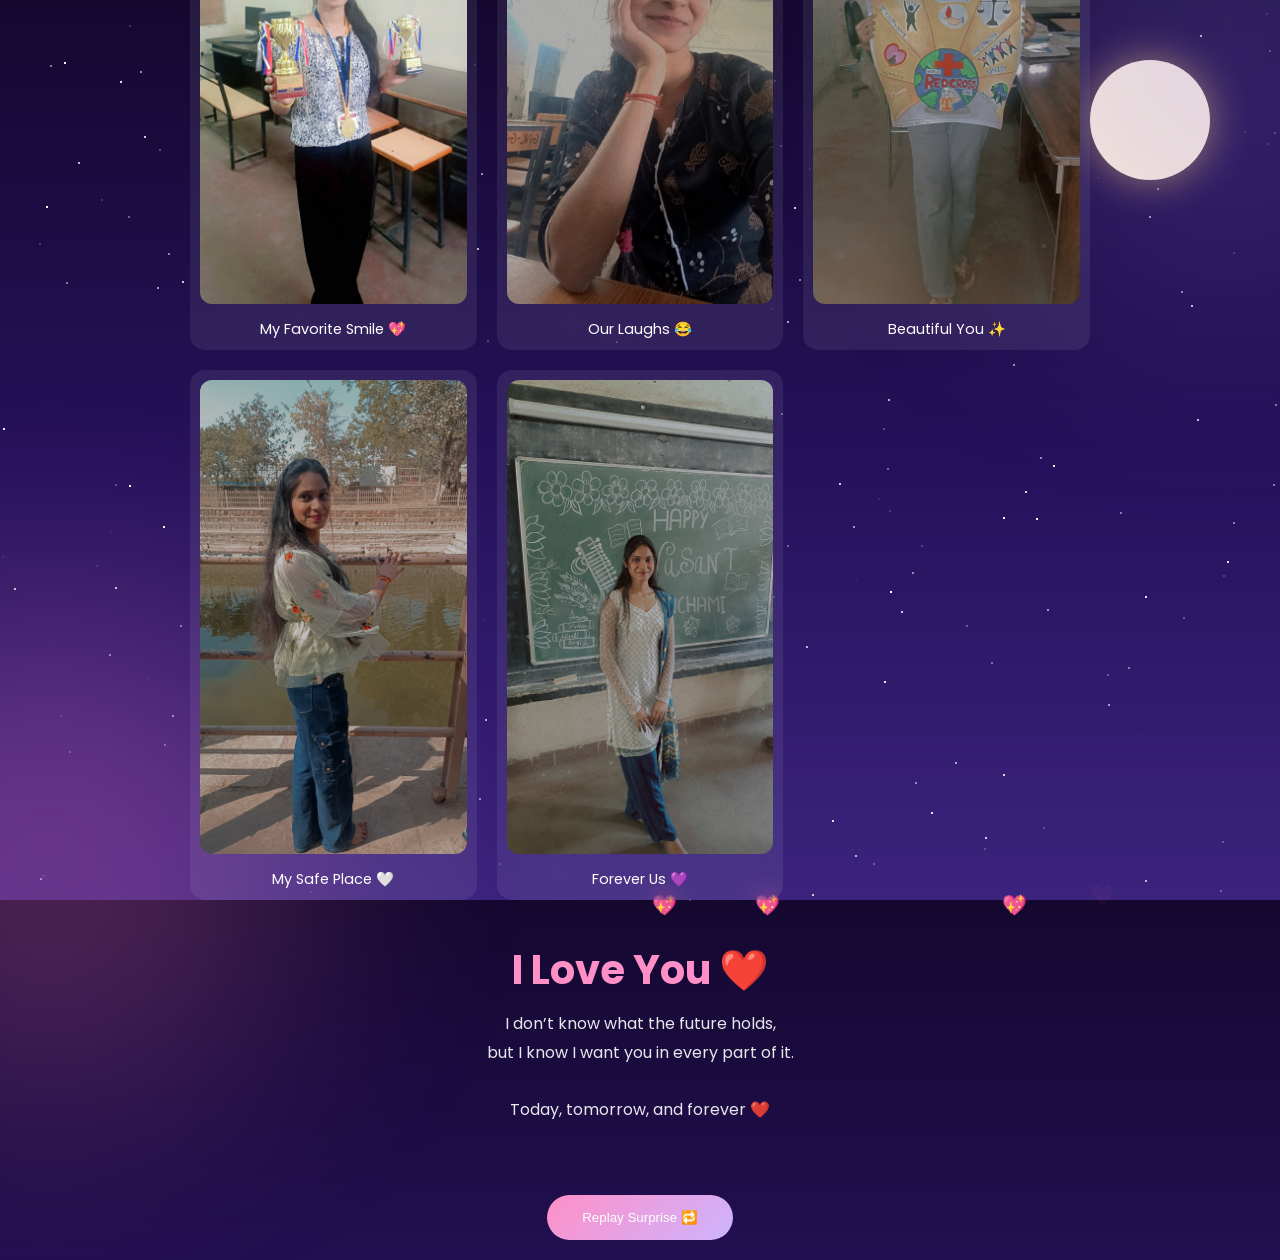
==== page5/page5.html @ 77dc5689 "Add files via upload" ====
<!DOCTYPE html>
<html lang="en">

<head>

<meta charset="UTF-8">
<meta name="viewport" content="width=device-width, initial-scale=1.0">

<title>Our Memories ❤️</title>

<link rel="stylesheet" href="page5.css">

<link href="https://fonts.googleapis.com/css2?family=Great+Vibes&family=Poppins:wght@300;400;600&display=swap" rel="stylesheet">

</head>

<body>

<!-- BACKGROUND -->
<div id="stars"></div>
<div id="hearts"></div>

<div class="moon"></div>
<div class="glow glow-left"></div>
<div class="glow glow-right"></div>

<!-- MAIN -->
<main class="container">

    <h1>Our Memories ❤️</h1>

    <p>Every moment with you is my favorite story ✨</p>

    <!-- PHOTO GALLERY -->
    <div class="gallery">

        <div class="card"><img src="img1.jpg"><span>My Favorite Smile 💖</span></div>
        <div class="card"><img src="img2.jpg"><span>Our Laughs 😂</span></div>
        <div class="card"><img src="img3.jpg"><span>Beautiful You ✨</span></div>
        <div class="card"><img src="img4.jpg"><span>My Safe Place 🤍</span></div>
        <div class="card"><img src="img5.jpg"><span>Forever Us 💜</span></div>

    </div>

    <!-- MESSAGE -->
    <div class="love-message">

        <h2>I Love You ❤️</h2>

        <p>
            I don’t know what the future holds,<br>
            but I know I want you in every part of it.<br><br>

            Today, tomorrow, and forever ❤️
        </p>

    </div>

    <button id="restartBtn">Replay Surprise 🔁</button>

</main>

<script src="page5.js"></script>

</body>

</html>
---- page5/page5.css ----
:root{

--bg1:#14082F;
--bg2:#25115A;
--bg3:#3B237E;

--pink:#FF8FC7;
--lav:#CDB4FF;
--gold:#FFD166;

}

*{
margin:0;
padding:0;
box-sizing:border-box;
}

body{

height:100vh;
overflow:hidden;

display:flex;
justify-content:center;
align-items:center;

font-family:Poppins,sans-serif;

background:linear-gradient(180deg,var(--bg1),var(--bg2),var(--bg3));

position:relative;

}

/* BACKGROUND */

#stars,#hearts{

position:absolute;
inset:0;
pointer-events:none;

}

.moon{

position:absolute;
top:60px;
right:70px;
width:120px;
height:120px;
border-radius:50%;
background:#fff6d5;
box-shadow:0 0 40px rgba(255,209,102,.6);

}

.glow{

position:absolute;
width:500px;
height:500px;
filter:blur(120px);
opacity:.25;
border-radius:50%;

}

.glow-left{left:-200px;bottom:-200px;background:#ff7ac0;}
.glow-right{right:-200px;top:-200px;background:#8c6dff;}

/* MAIN */

.container{
text-align:center;
color:white;
z-index:10;
padding:20px;
}

.container h1{
font-family:"Great Vibes",cursive;
font-size:4rem;
margin-bottom:10px;
}

.container p{
margin-bottom:40px;
opacity:.9;
}

/* GALLERY */

.gallery{
display:grid;
grid-template-columns:repeat(3,1fr);
gap:20px;
max-width:900px;
margin:auto;
}

.card{

background:rgba(255,255,255,.08);
padding:10px;
border-radius:15px;
backdrop-filter:blur(10px);
transition:.4s;
cursor:pointer;

}

.card:hover{
transform:scale(1.05);
}

.card img{
width:100%;
border-radius:12px;
}

.card span{
display:block;
margin-top:8px;
font-size:.9rem;
}

/* LOVE MESSAGE */

.love-message{
margin-top:40px;
}

.love-message h2{
color:var(--pink);
font-size:2.5rem;
}

.love-message p{
margin-top:10px;
line-height:1.8;
}

/* BUTTON */

#restartBtn{
margin-top:30px;
padding:15px 35px;
border:none;
border-radius:50px;
background:linear-gradient(135deg,var(--pink),var(--lav));
color:white;
cursor:pointer;
transition:.3s;
}

#restartBtn:hover{
transform:translateY(-4px);
}
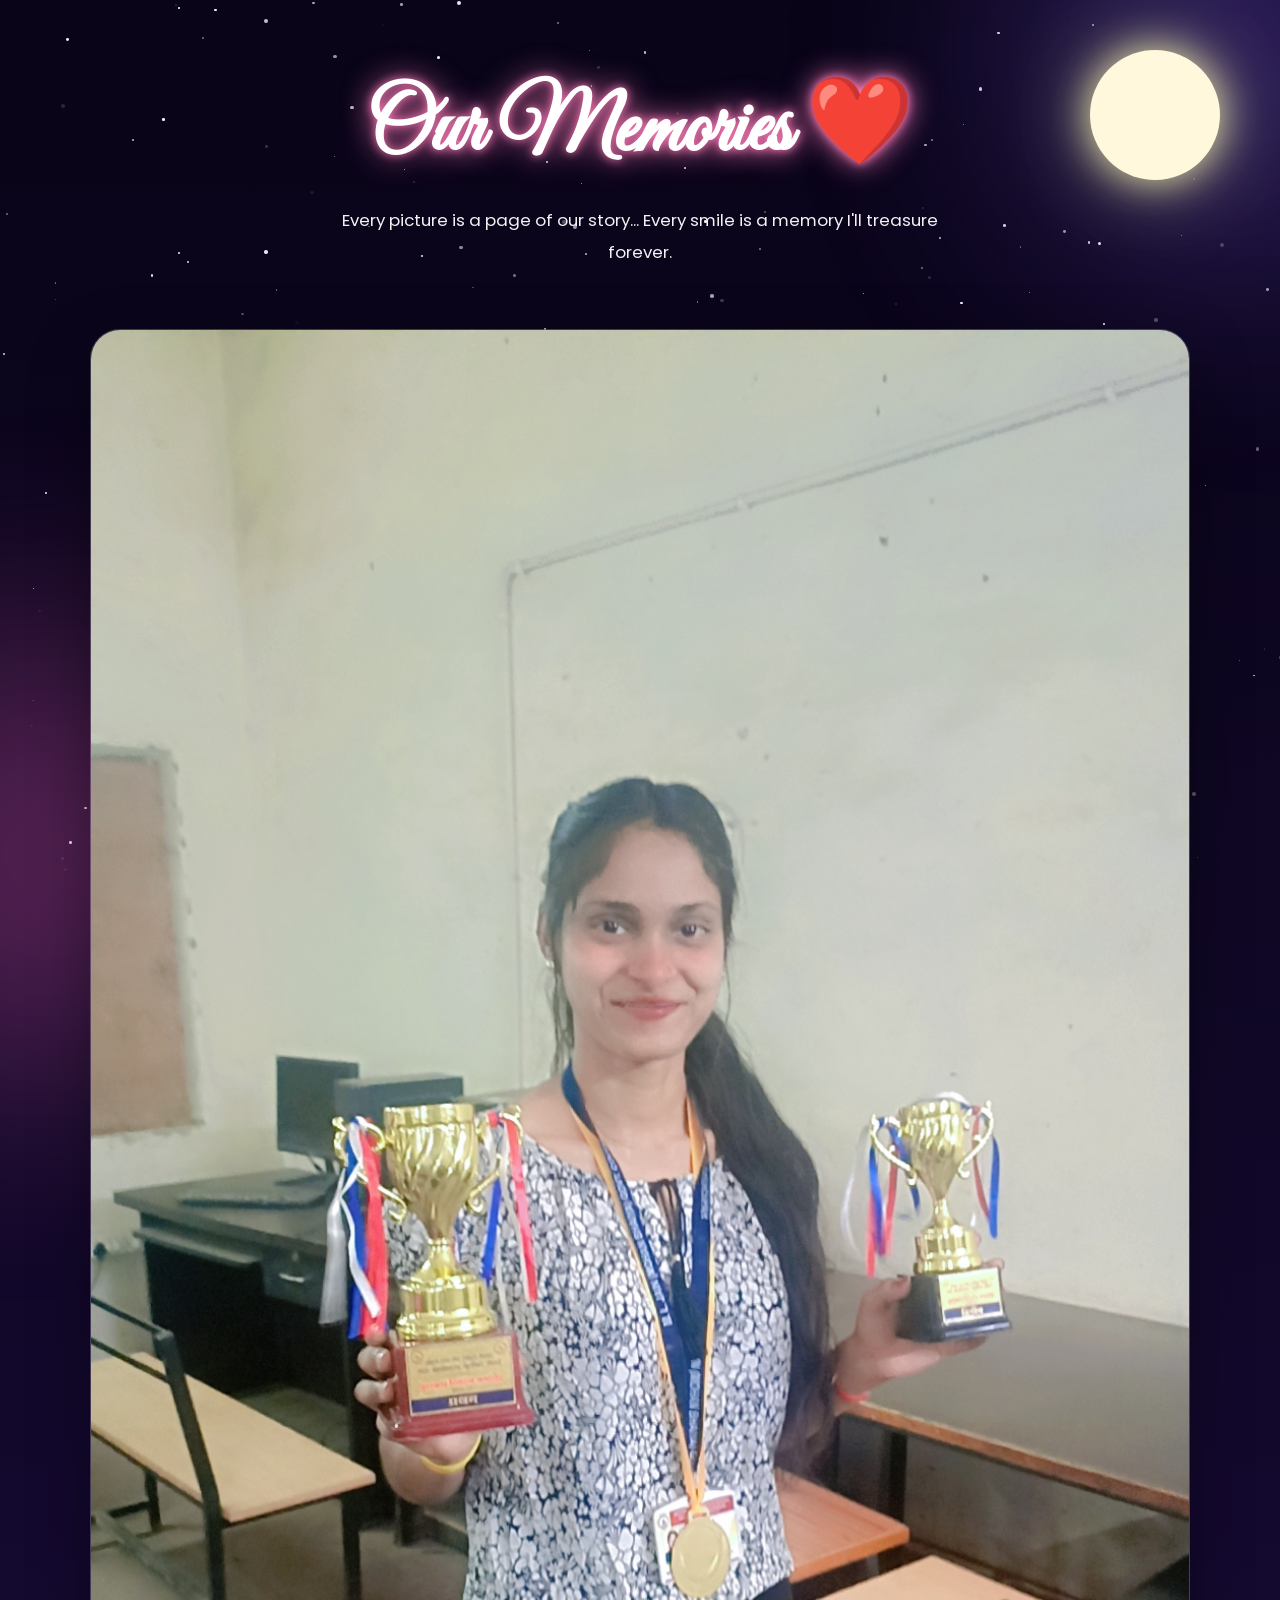
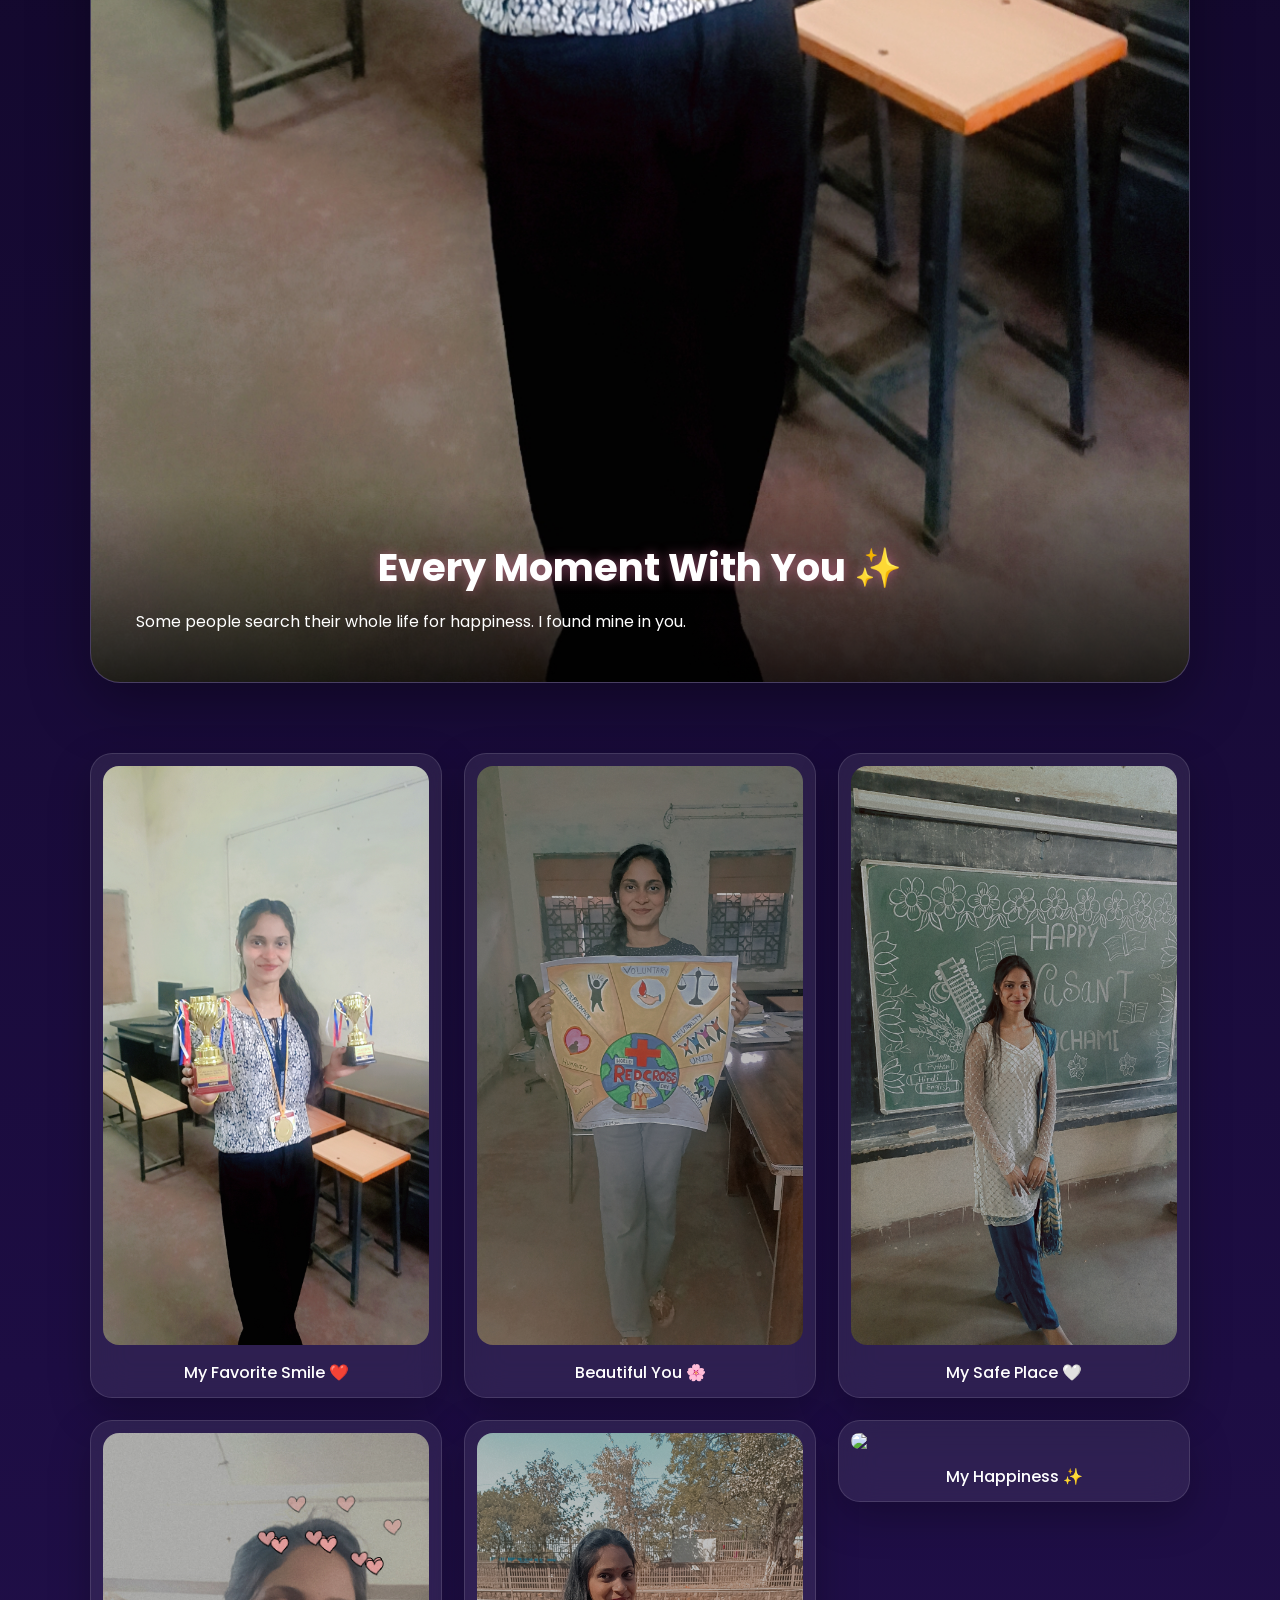
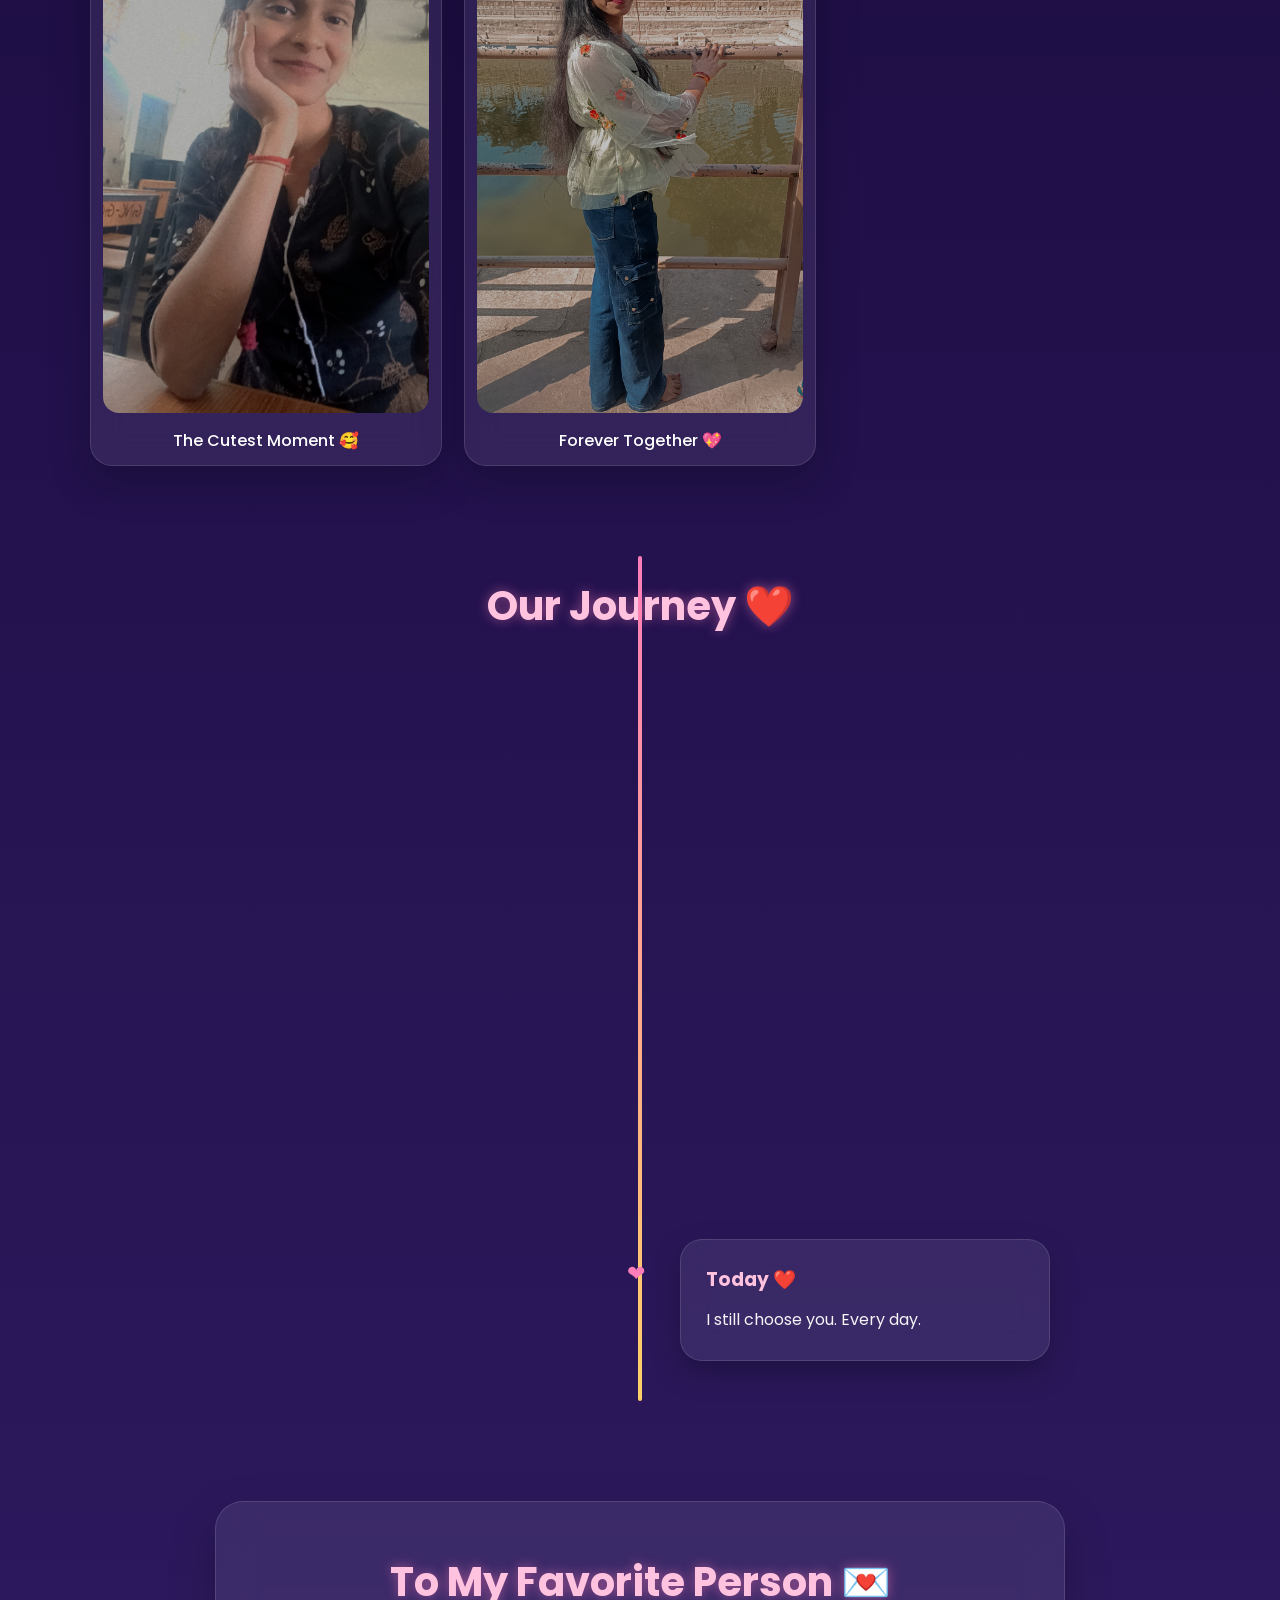
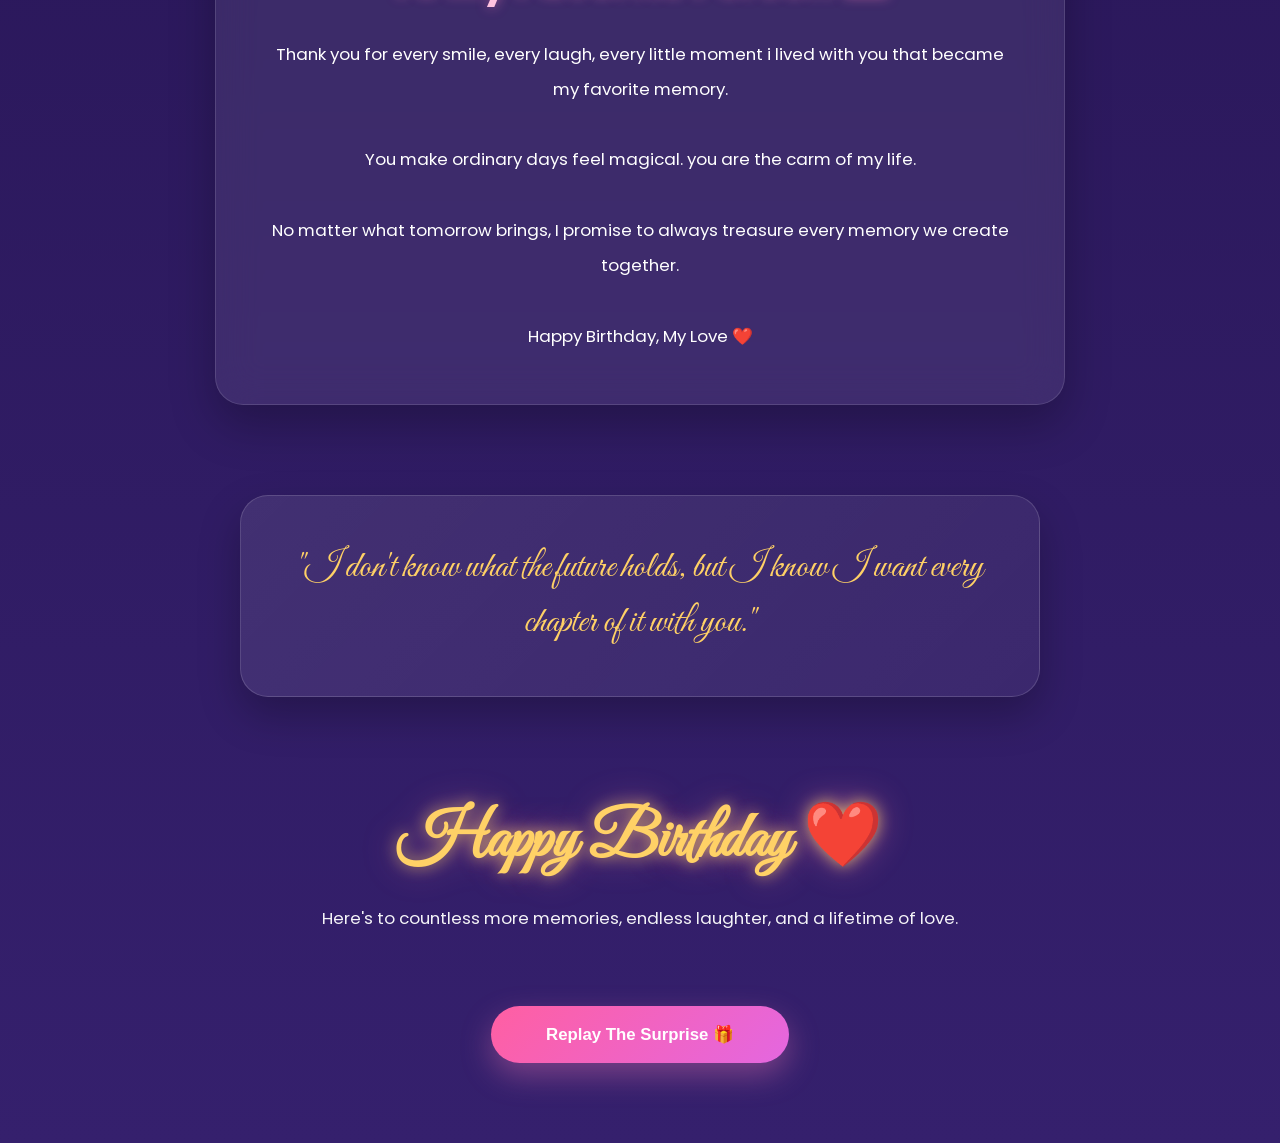
==== commit 49492458: "Add files via upload" ====
--- a/page5/page5.html
+++ b/page5/page5.html
@@ -10,53 +10,232 @@
 
 <link rel="stylesheet" href="page5.css">
 
-<link href="https://fonts.googleapis.com/css2?family=Great+Vibes&family=Poppins:wght@300;400;600&display=swap" rel="stylesheet">
+<link href="https://fonts.googleapis.com/css2?family=Great+Vibes&family=Poppins:wght@300;400;500;600;700&display=swap" rel="stylesheet">
 
 </head>
 
 <body>
 
-<!-- BACKGROUND -->
+<!--========================
+        BACKGROUND
+=========================-->
+
 <div id="stars"></div>
 <div id="hearts"></div>
 
 <div class="moon"></div>
-<div class="glow glow-left"></div>
-<div class="glow glow-right"></div>
-
-<!-- MAIN -->
+
+<div class="glow glow1"></div>
+<div class="glow glow2"></div>
+
+<!--========================
+        MAIN
+=========================-->
+
 <main class="container">
 
-    <h1>Our Memories ❤️</h1>
-
-    <p>Every moment with you is my favorite story ✨</p>
+    <!-- HERO -->
+
+    <section class="hero">
+
+        <h1>Our Memories ❤️</h1>
+
+        <p>
+            Every picture is a page of our story...
+            Every smile is a memory I'll treasure forever.
+        </p>
+
+    </section>
+
+    <!-- FEATURED PHOTO -->
+
+    <section class="hero-photo">
+
+        <img src="img1.jpg" alt="Memory">
+
+        <div class="hero-overlay">
+
+            <h2>Every Moment With You ✨</h2>
+
+            <p>
+                Some people search their whole life for happiness.
+                I found mine in you.
+            </p>
+
+        </div>
+
+    </section>
 
     <!-- PHOTO GALLERY -->
-    <div class="gallery">
-
-        <div class="card"><img src="img1.jpg"><span>My Favorite Smile 💖</span></div>
-        <div class="card"><img src="img2.jpg"><span>Our Laughs 😂</span></div>
-        <div class="card"><img src="img3.jpg"><span>Beautiful You ✨</span></div>
-        <div class="card"><img src="img4.jpg"><span>My Safe Place 🤍</span></div>
-        <div class="card"><img src="img5.jpg"><span>Forever Us 💜</span></div>
-
-    </div>
-
-    <!-- MESSAGE -->
-    <div class="love-message">
-
-        <h2>I Love You ❤️</h2>
-
-        <p>
-            I don’t know what the future holds,<br>
-            but I know I want you in every part of it.<br><br>
-
-            Today, tomorrow, and forever ❤️
-        </p>
-
-    </div>
-
-    <button id="restartBtn">Replay Surprise 🔁</button>
+
+    <section class="gallery">
+
+        <div class="card">
+            <img src="img1.jpg">
+            <span>My Favorite Smile ❤️</span>
+        </div>
+
+        <div class="card">
+            <img src="img2.jpg">
+            <span>The Cutest Moment 🥰</span>
+        </div>
+
+        <div class="card">
+            <img src="img3.jpg">
+            <span>Beautiful You 🌸</span>
+        </div>
+
+        <div class="card">
+            <img src="img4.jpg">
+            <span>Forever Together 💖</span>
+        </div>
+
+        <div class="card">
+            <img src="img5.jpg">
+            <span>My Safe Place 🤍</span>
+        </div>
+
+        <div class="card">
+            <img src="img6.jpg">
+            <span>My Happiness ✨</span>
+        </div>
+
+    </section>
+
+    <!-- TIMELINE -->
+
+    <section class="timeline">
+
+        <h2>Our Journey ❤️</h2>
+
+        <div class="timeline-item left">
+
+            <div class="content">
+
+                <h3>First Hello</h3>
+
+                <p>
+                    A simple hello that changed my world forever.
+                </p>
+
+            </div>
+
+        </div>
+
+        <div class="timeline-item right">
+
+            <div class="content">
+
+                <h3>Our First Laugh</h3>
+
+                <p>
+                    The laugh I'll never forget.
+                </p>
+
+            </div>
+
+        </div>
+
+        <div class="timeline-item left">
+
+            <div class="content">
+
+                <h3>Beautiful Memories</h3>
+
+                <p>
+                    Every little moment became something precious.
+                </p>
+
+            </div>
+
+        </div>
+
+        <div class="timeline-item right">
+
+            <div class="content">
+
+                <h3>Today ❤️</h3>
+
+                <p>
+                    I still choose you.
+                    Every day.
+                </p>
+
+            </div>
+
+        </div>
+
+    </section>
+
+    <!-- LOVE LETTER -->
+
+    <section class="letter">
+
+        <h2>To My Favorite Person 💌</h2>
+
+        <p>
+
+            Thank you for every smile,
+            every laugh,
+            every little moment i lived with you that became my favorite memory.
+
+            <br><br>
+
+            You make ordinary days feel magical. you are the carm of my life.
+
+            <br><br>
+
+            No matter what tomorrow brings,
+            I promise to always treasure every memory we create together.
+
+            <br><br>
+
+            Happy Birthday, My Love ❤️
+
+        </p>
+
+    </section>
+
+    <!-- QUOTE -->
+
+    <section class="quote">
+
+        <p>
+
+            "I don't know what the future holds,
+            but I know I want every chapter of it with you."
+
+        </p>
+
+    </section>
+
+    <!-- ENDING -->
+
+    <section class="ending">
+
+        <h2>
+
+            Happy Birthday ❤️
+
+        </h2>
+
+        <p>
+
+            Here's to countless more memories,
+            endless laughter,
+            and a lifetime of love.
+
+        </p>
+
+    </section>
+
+    <!-- BUTTON -->
+
+    <button id="restartBtn">
+
+        Replay The Surprise 🎁
+
+    </button>
 
 </main>
 
--- a/page5/page5.css
+++ b/page5/page5.css
@@ -1,160 +1,1085 @@
+/*==========================================
+            GOOGLE FONTS
+==========================================*/
+
+@import url('https://fonts.googleapis.com/css2?family=Great+Vibes&family=Poppins:wght@300;400;500;600;700&display=swap');
+
+/*==========================================
+                THEME
+==========================================*/
+
 :root{
 
---bg1:#14082F;
---bg2:#25115A;
---bg3:#3B237E;
-
---pink:#FF8FC7;
---lav:#CDB4FF;
---gold:#FFD166;
-
-}
+    --bg1:#090417;
+    --bg2:#1d0d43;
+    --bg3:#35206d;
+
+    --pink:#ff7db8;
+    --rose:#ffc2df;
+    --purple:#d7b5ff;
+    --gold:#ffd166;
+
+    --glass:rgba(255,255,255,.08);
+    --glass2:rgba(255,255,255,.12);
+
+    --white:#ffffff;
+
+}
+
+/*==========================================
+                RESET
+==========================================*/
 
 *{
-margin:0;
-padding:0;
-box-sizing:border-box;
+
+    margin:0;
+    padding:0;
+    box-sizing:border-box;
+
+}
+
+html{
+
+    scroll-behavior:smooth;
+
 }
 
 body{
 
-height:100vh;
-overflow:hidden;
-
-display:flex;
-justify-content:center;
-align-items:center;
-
-font-family:Poppins,sans-serif;
-
-background:linear-gradient(180deg,var(--bg1),var(--bg2),var(--bg3));
-
-position:relative;
-
-}
-
-/* BACKGROUND */
-
-#stars,#hearts{
-
-position:absolute;
-inset:0;
-pointer-events:none;
-
-}
+    min-height:100vh;
+
+    overflow-x:hidden;
+
+    font-family:"Poppins",sans-serif;
+
+    background:
+    linear-gradient(
+        180deg,
+        var(--bg1),
+        var(--bg2),
+        var(--bg3)
+    );
+
+    color:white;
+
+    position:relative;
+
+}
+
+/*==========================================
+            BACKGROUND
+==========================================*/
+
+#stars,
+#hearts{
+
+    position:fixed;
+
+    inset:0;
+
+    pointer-events:none;
+
+    overflow:hidden;
+
+    z-index:0;
+
+}
+
+/*==========================================
+                MOON
+==========================================*/
 
 .moon{
 
-position:absolute;
-top:60px;
-right:70px;
-width:120px;
-height:120px;
-border-radius:50%;
-background:#fff6d5;
-box-shadow:0 0 40px rgba(255,209,102,.6);
-
-}
+    position:fixed;
+
+    top:50px;
+    right:60px;
+
+    width:130px;
+    height:130px;
+
+    border-radius:50%;
+
+    background:#fff8dc;
+
+    box-shadow:
+
+        0 0 40px rgba(255,255,180,.9),
+
+        0 0 90px rgba(255,255,180,.35),
+
+        0 0 140px rgba(255,255,180,.15);
+
+    animation:moonFloat 6s ease-in-out infinite;
+
+    z-index:1;
+
+}
+
+@keyframes moonFloat{
+
+    50%{
+
+        transform:translateY(-12px);
+
+    }
+
+}
+
+/*==========================================
+                GLOW
+==========================================*/
 
 .glow{
 
-position:absolute;
-width:500px;
-height:500px;
-filter:blur(120px);
-opacity:.25;
-border-radius:50%;
-
-}
-
-.glow-left{left:-200px;bottom:-200px;background:#ff7ac0;}
-.glow-right{right:-200px;top:-200px;background:#8c6dff;}
-
-/* MAIN */
+    position:fixed;
+
+    width:450px;
+    height:450px;
+
+    border-radius:50%;
+
+    filter:blur(120px);
+
+    opacity:.30;
+
+    z-index:0;
+
+}
+
+.glow1{
+
+    background:#ff66c4;
+
+    left:-180px;
+    bottom:-180px;
+
+}
+
+.glow2{
+
+    background:#845cff;
+
+    right:-180px;
+    top:-180px;
+
+}
+
+/*==========================================
+                CONTAINER
+==========================================*/
 
 .container{
-text-align:center;
-color:white;
-z-index:10;
-padding:20px;
-}
-
-.container h1{
-font-family:"Great Vibes",cursive;
-font-size:4rem;
-margin-bottom:10px;
-}
-
-.container p{
-margin-bottom:40px;
-opacity:.9;
-}
-
-/* GALLERY */
+
+    width:min(1100px,92%);
+
+    margin:auto;
+
+    position:relative;
+
+    z-index:10;
+
+    padding:70px 0 80px;
+
+}
+
+/*==========================================
+                HERO
+==========================================*/
+
+.hero{
+
+    text-align:center;
+
+    margin-bottom:60px;
+
+}
+
+.hero h1{
+
+    font-family:"Great Vibes",cursive;
+
+    font-size:clamp(3.5rem,8vw,5.4rem);
+
+    color:white;
+
+    text-shadow:
+
+        0 0 10px var(--pink),
+
+        0 0 30px var(--pink);
+
+}
+
+.hero p{
+
+    max-width:650px;
+
+    margin:20px auto;
+
+    line-height:1.9;
+
+    opacity:.95;
+
+    font-size:1.05rem;
+
+}
+
+/*==========================================
+            HERO PHOTO
+==========================================*/
+
+.hero-photo{
+
+    position:relative;
+
+    overflow:hidden;
+
+    border-radius:30px;
+
+    margin-bottom:70px;
+
+    background:var(--glass);
+
+    backdrop-filter:blur(18px);
+
+    -webkit-backdrop-filter:blur(18px);
+
+    border:1px solid rgba(255,255,255,.15);
+
+    box-shadow:
+
+        0 20px 60px rgba(0,0,0,.35);
+
+}
+
+.hero-photo img{
+
+    width:100%;
+
+    display:block;
+
+    transition:.7s;
+
+}
+
+.hero-photo:hover img{
+
+    transform:scale(1.05);
+
+}
+
+.hero-overlay{
+
+    position:absolute;
+
+    left:0;
+    right:0;
+    bottom:0;
+
+    padding:45px;
+
+    background:
+
+    linear-gradient(
+
+        transparent,
+
+        rgba(0,0,0,.75)
+
+    );
+
+}
+
+.hero-overlay h2{
+
+    font-size:2.4rem;
+
+    margin-bottom:12px;
+
+    color:white;
+
+}
+
+.hero-overlay p{
+
+    line-height:1.8;
+
+    max-width:600px;
+
+}
+
+/*==========================================
+            SECTION TITLE
+==========================================*/
+
+section h2{
+
+    text-align:center;
+
+    font-size:2.5rem;
+
+    margin-bottom:40px;
+
+    color:var(--rose);
+
+    text-shadow:
+
+        0 0 12px rgba(255,125,184,.5);
+
+}
+
+/*==========================================
+                GALLERY
+==========================================*/
 
 .gallery{
-display:grid;
-grid-template-columns:repeat(3,1fr);
-gap:20px;
-max-width:900px;
-margin:auto;
+
+    columns:3 260px;
+
+    column-gap:22px;
+
+    margin-bottom:90px;
+
 }
 
 .card{
 
-background:rgba(255,255,255,.08);
-padding:10px;
-border-radius:15px;
-backdrop-filter:blur(10px);
-transition:.4s;
-cursor:pointer;
+    break-inside:avoid;
+
+    margin-bottom:22px;
+
+    padding:12px;
+
+    border-radius:22px;
+
+    background:var(--glass);
+
+    backdrop-filter:blur(18px);
+    -webkit-backdrop-filter:blur(18px);
+
+    border:1px solid rgba(255,255,255,.12);
+
+    box-shadow:
+
+        0 15px 40px rgba(0,0,0,.25);
+
+    transition:
+
+        transform .45s ease,
+        box-shadow .45s ease;
+
+}
+
+.card:nth-child(odd){
+
+    transform:rotate(-2deg);
+
+}
+
+.card:nth-child(even){
+
+    transform:rotate(2deg);
 
 }
 
 .card:hover{
-transform:scale(1.05);
+
+    transform:
+
+        rotate(0deg)
+        translateY(-10px)
+        scale(1.03);
+
+    box-shadow:
+
+        0 0 30px rgba(255,125,184,.45);
+
 }
 
 .card img{
-width:100%;
-border-radius:12px;
+
+    width:100%;
+
+    display:block;
+
+    border-radius:16px;
+
 }
 
 .card span{
-display:block;
-margin-top:8px;
-font-size:.9rem;
-}
-
-/* LOVE MESSAGE */
-
-.love-message{
-margin-top:40px;
-}
-
-.love-message h2{
-color:var(--pink);
-font-size:2.5rem;
-}
-
-.love-message p{
-margin-top:10px;
-line-height:1.8;
-}
-
-/* BUTTON */
+
+    display:block;
+
+    margin-top:15px;
+
+    text-align:center;
+
+    font-weight:500;
+
+    color:white;
+
+}
+
+/*==========================================
+                TIMELINE
+==========================================*/
+
+.timeline{
+
+    position:relative;
+
+    max-width:900px;
+
+    margin:0 auto 100px;
+
+    padding:20px 0;
+
+}
+
+.timeline::before{
+
+    content:"";
+
+    position:absolute;
+
+    left:50%;
+
+    top:0;
+
+    bottom:0;
+
+    width:4px;
+
+    transform:translateX(-50%);
+
+    background:
+
+    linear-gradient(
+
+        var(--pink),
+
+        var(--gold)
+
+    );
+
+    border-radius:10px;
+
+}
+
+.timeline-item{
+
+    width:50%;
+
+    position:relative;
+
+    padding:20px 40px;
+
+}
+
+.timeline-item.left{
+
+    left:0;
+
+}
+
+.timeline-item.right{
+
+    left:50%;
+
+}
+
+.timeline-item::after{
+
+    content:"❤";
+
+    position:absolute;
+
+    top:38px;
+
+    font-size:22px;
+
+    color:var(--pink);
+
+}
+
+.timeline-item.left::after{
+
+    right:-13px;
+
+}
+
+.timeline-item.right::after{
+
+    left:-13px;
+
+}
+
+.timeline .content{
+
+    background:var(--glass);
+
+    backdrop-filter:blur(16px);
+
+    border:1px solid rgba(255,255,255,.12);
+
+    border-radius:22px;
+
+    padding:25px;
+
+    box-shadow:
+
+        0 12px 30px rgba(0,0,0,.25);
+
+    transition:.35s;
+
+}
+
+.timeline .content:hover{
+
+    transform:translateY(-6px);
+
+    box-shadow:
+
+        0 0 25px rgba(255,125,184,.35);
+
+}
+
+.timeline h3{
+
+    margin-bottom:12px;
+
+    color:var(--rose);
+
+}
+
+.timeline p{
+
+    line-height:1.8;
+
+    opacity:.95;
+
+}
+
+/*==========================================
+            LOVE LETTER
+==========================================*/
+
+.letter{
+
+    max-width:850px;
+
+    margin:0 auto 90px;
+
+    padding:50px;
+
+    border-radius:28px;
+
+    background:var(--glass);
+
+    backdrop-filter:blur(20px);
+
+    border:1px solid rgba(255,255,255,.12);
+
+    box-shadow:
+
+        0 20px 45px rgba(0,0,0,.25);
+
+}
+
+.letter h2{
+
+    margin-bottom:25px;
+
+}
+
+.letter p{
+
+    text-align:center;
+
+    line-height:2.1;
+
+    font-size:1.05rem;
+
+    color:white;
+
+}
+
+/*==========================================
+                QUOTE
+==========================================*/
+
+.quote{
+
+    max-width:800px;
+
+    margin:0 auto 100px;
+
+    padding:45px;
+
+    text-align:center;
+
+    border-radius:28px;
+
+    background:
+
+    linear-gradient(
+
+        135deg,
+
+        rgba(255,255,255,.09),
+
+        rgba(255,255,255,.05)
+
+    );
+
+    border:1px solid rgba(255,255,255,.15);
+
+    box-shadow:
+
+        0 18px 40px rgba(0,0,0,.25);
+
+}
+
+.quote p{
+
+    font-family:"Great Vibes",cursive;
+
+    font-size:2.3rem;
+
+    color:var(--gold);
+
+    line-height:1.5;
+
+}
+
+/*==========================================
+                ENDING
+==========================================*/
+
+.ending{
+
+    text-align:center;
+
+    margin-bottom:70px;
+
+}
+
+.ending h2{
+
+    font-family:"Great Vibes",cursive;
+
+    font-size:4rem;
+
+    color:var(--gold);
+
+    margin-bottom:20px;
+
+    text-shadow:
+
+        0 0 15px rgba(255,209,102,.7),
+
+        0 0 35px rgba(255,125,184,.45);
+
+}
+
+.ending p{
+
+    max-width:700px;
+
+    margin:auto;
+
+    line-height:2;
+
+    font-size:1.05rem;
+
+    opacity:.95;
+
+}
+/*==========================================
+            REPLAY BUTTON
+==========================================*/
 
 #restartBtn{
-margin-top:30px;
-padding:15px 35px;
-border:none;
-border-radius:50px;
-background:linear-gradient(135deg,var(--pink),var(--lav));
-color:white;
-cursor:pointer;
-transition:.3s;
+
+    display:block;
+
+    margin:0 auto;
+
+    padding:18px 55px;
+
+    border:none;
+
+    border-radius:60px;
+
+    cursor:pointer;
+
+    font-size:1.05rem;
+
+    font-weight:600;
+
+    color:#fff;
+
+    background:linear-gradient(
+        135deg,
+        #ff5fa2,
+        #d66bff,
+        #ffd166
+    );
+
+    background-size:300% 300%;
+
+    animation:gradientMove 6s linear infinite;
+
+    box-shadow:
+        0 12px 30px rgba(255,125,184,.35);
+
+    transition:
+        transform .35s,
+        box-shadow .35s;
+
 }
 
 #restartBtn:hover{
-transform:translateY(-4px);
+
+    transform:
+        translateY(-6px)
+        scale(1.05);
+
+    box-shadow:
+        0 0 35px rgba(255,209,102,.6);
+
+}
+
+#restartBtn:active{
+
+    transform:scale(.98);
+
+}
+
+/*==========================================
+                ANIMATIONS
+==========================================*/
+
+@keyframes gradientMove{
+
+    0%{
+
+        background-position:0% 50%;
+
+    }
+
+    50%{
+
+        background-position:100% 50%;
+
+    }
+
+    100%{
+
+        background-position:0% 50%;
+
+    }
+
+}
+
+@keyframes floatCard{
+
+    0%,100%{
+
+        transform:translateY(0);
+
+    }
+
+    50%{
+
+        transform:translateY(-8px);
+
+    }
+
+}
+
+.card{
+
+    animation:floatCard 6s ease-in-out infinite;
+
+}
+
+.card:nth-child(2){
+
+    animation-delay:.5s;
+
+}
+
+.card:nth-child(3){
+
+    animation-delay:1s;
+
+}
+
+.card:nth-child(4){
+
+    animation-delay:1.5s;
+
+}
+
+.card:nth-child(5){
+
+    animation-delay:2s;
+
+}
+
+.card:nth-child(6){
+
+    animation-delay:2.5s;
+
+}
+
+.hero,
+.hero-photo,
+.timeline,
+.letter,
+.quote,
+.ending{
+
+    animation:fadeUp .9s ease;
+
+}
+
+@keyframes fadeUp{
+
+    from{
+
+        opacity:0;
+
+        transform:
+            translateY(40px);
+
+    }
+
+    to{
+
+        opacity:1;
+
+        transform:
+            translateY(0);
+
+    }
+
+}
+
+/*==========================================
+            SCROLLBAR
+==========================================*/
+
+::-webkit-scrollbar{
+
+    width:10px;
+
+}
+
+::-webkit-scrollbar-track{
+
+    background:#130725;
+
+}
+
+::-webkit-scrollbar-thumb{
+
+    background:linear-gradient(
+        var(--pink),
+        var(--gold)
+    );
+
+    border-radius:20px;
+
+}
+
+/*==========================================
+            RESPONSIVE
+==========================================*/
+
+@media(max-width:992px){
+
+    .hero h1{
+
+        font-size:4rem;
+
+    }
+
+    .hero-overlay{
+
+        padding:30px;
+
+    }
+
+    .hero-overlay h2{
+
+        font-size:2rem;
+
+    }
+
+}
+
+@media(max-width:768px){
+
+    .container{
+
+        width:94%;
+
+        padding-top:40px;
+
+    }
+
+    .moon{
+
+        width:90px;
+        height:90px;
+
+        right:20px;
+        top:20px;
+
+    }
+
+    .gallery{
+
+        columns:2 180px;
+
+    }
+
+    .timeline::before{
+
+        left:20px;
+
+    }
+
+    .timeline-item{
+
+        width:100%;
+
+        left:0 !important;
+
+        padding-left:60px;
+
+        padding-right:15px;
+
+        margin-bottom:30px;
+
+    }
+
+    .timeline-item::after{
+
+        left:9px !important;
+
+        right:auto;
+
+    }
+
+    .letter{
+
+        padding:30px;
+
+    }
+
+    .quote{
+
+        padding:30px;
+
+    }
+
+    .quote p{
+
+        font-size:1.8rem;
+
+    }
+
+    .ending h2{
+
+        font-size:3rem;
+
+    }
+
+}
+
+@media(max-width:500px){
+
+    .hero h1{
+
+        font-size:3rem;
+
+    }
+
+    .hero p{
+
+        font-size:.95rem;
+
+    }
+
+    .hero-overlay{
+
+        padding:20px;
+
+    }
+
+    .hero-overlay h2{
+
+        font-size:1.6rem;
+
+    }
+
+    .hero-overlay p{
+
+        font-size:.9rem;
+
+    }
+
+    .gallery{
+
+        columns:1;
+
+    }
+
+    .letter{
+
+        padding:25px 20px;
+
+    }
+
+    .letter p{
+
+        font-size:.95rem;
+
+        line-height:1.9;
+
+    }
+
+    .quote p{
+
+        font-size:1.5rem;
+
+    }
+
+    .ending h2{
+
+        font-size:2.5rem;
+
+    }
+
+    .ending p{
+
+        font-size:.95rem;
+
+    }
+
+    #restartBtn{
+
+        width:100%;
+
+        max-width:280px;
+
+        padding:16px;
+
+    }
+
 }
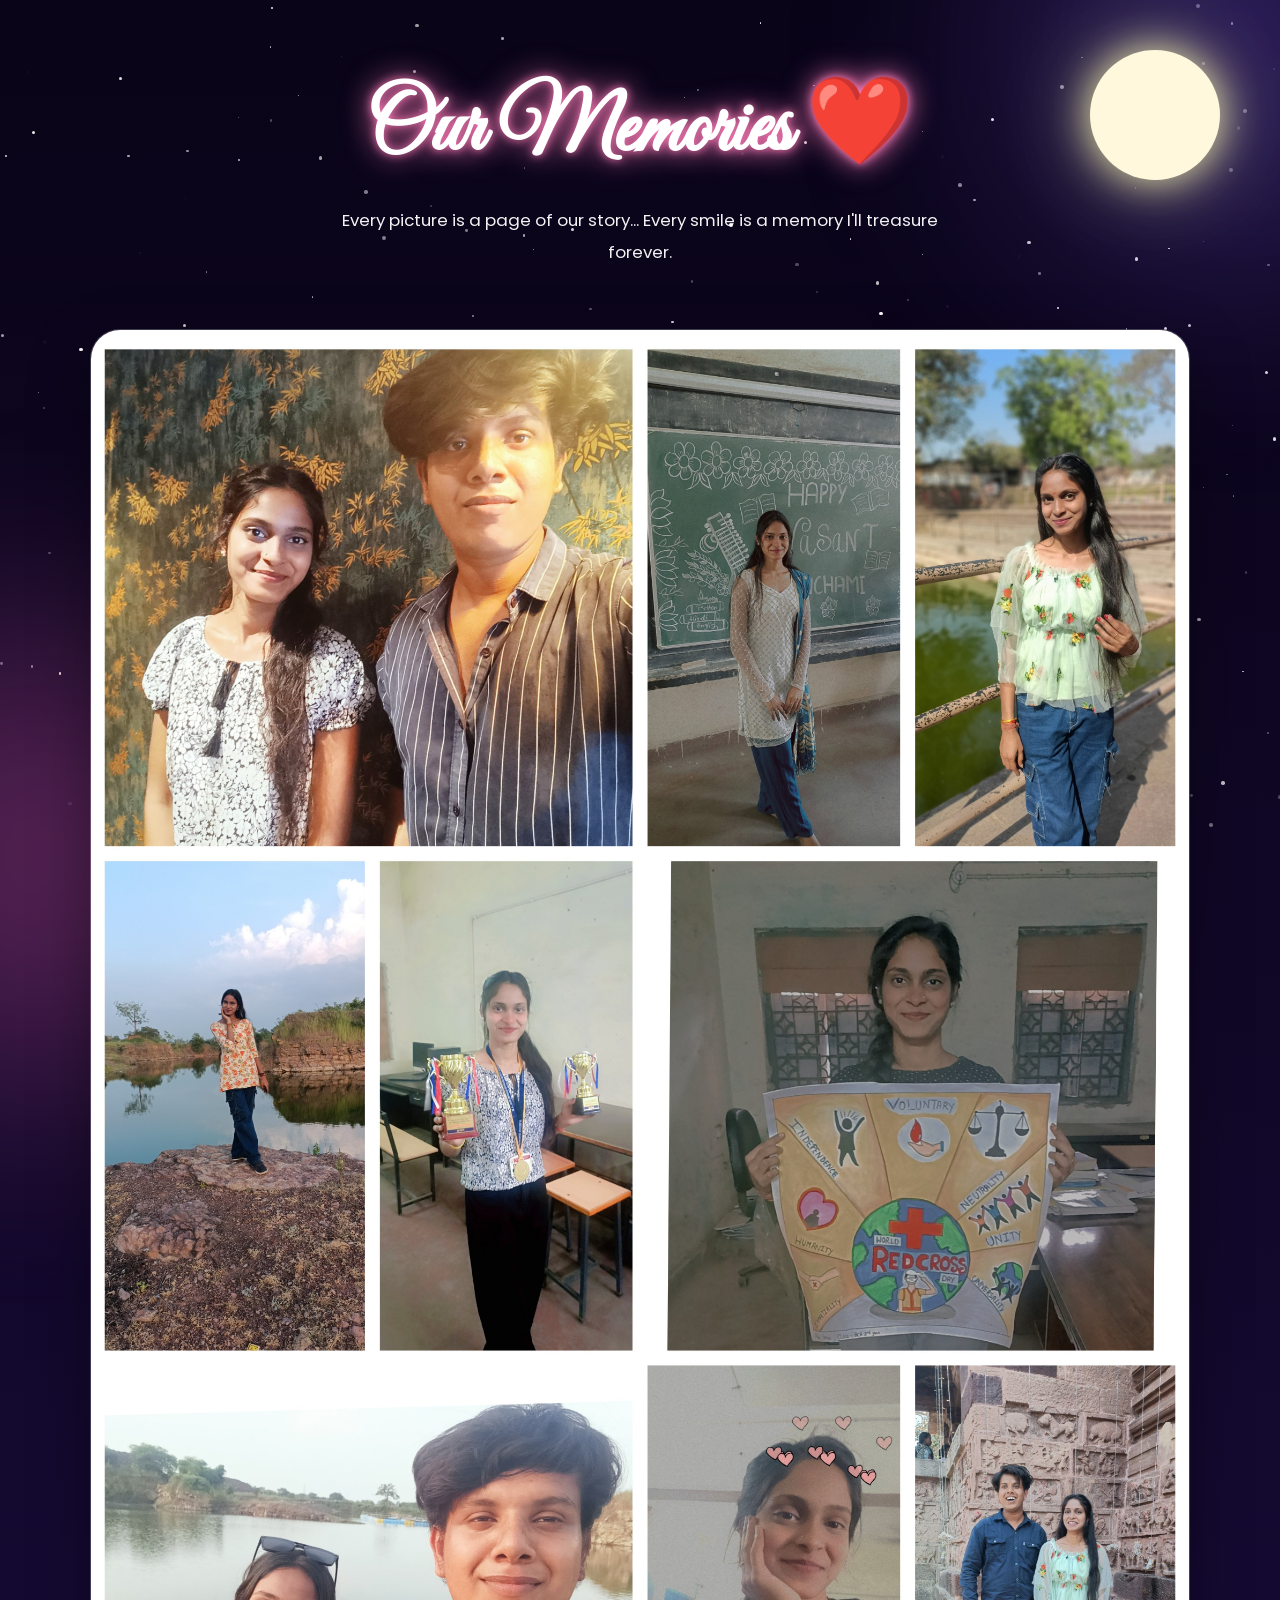
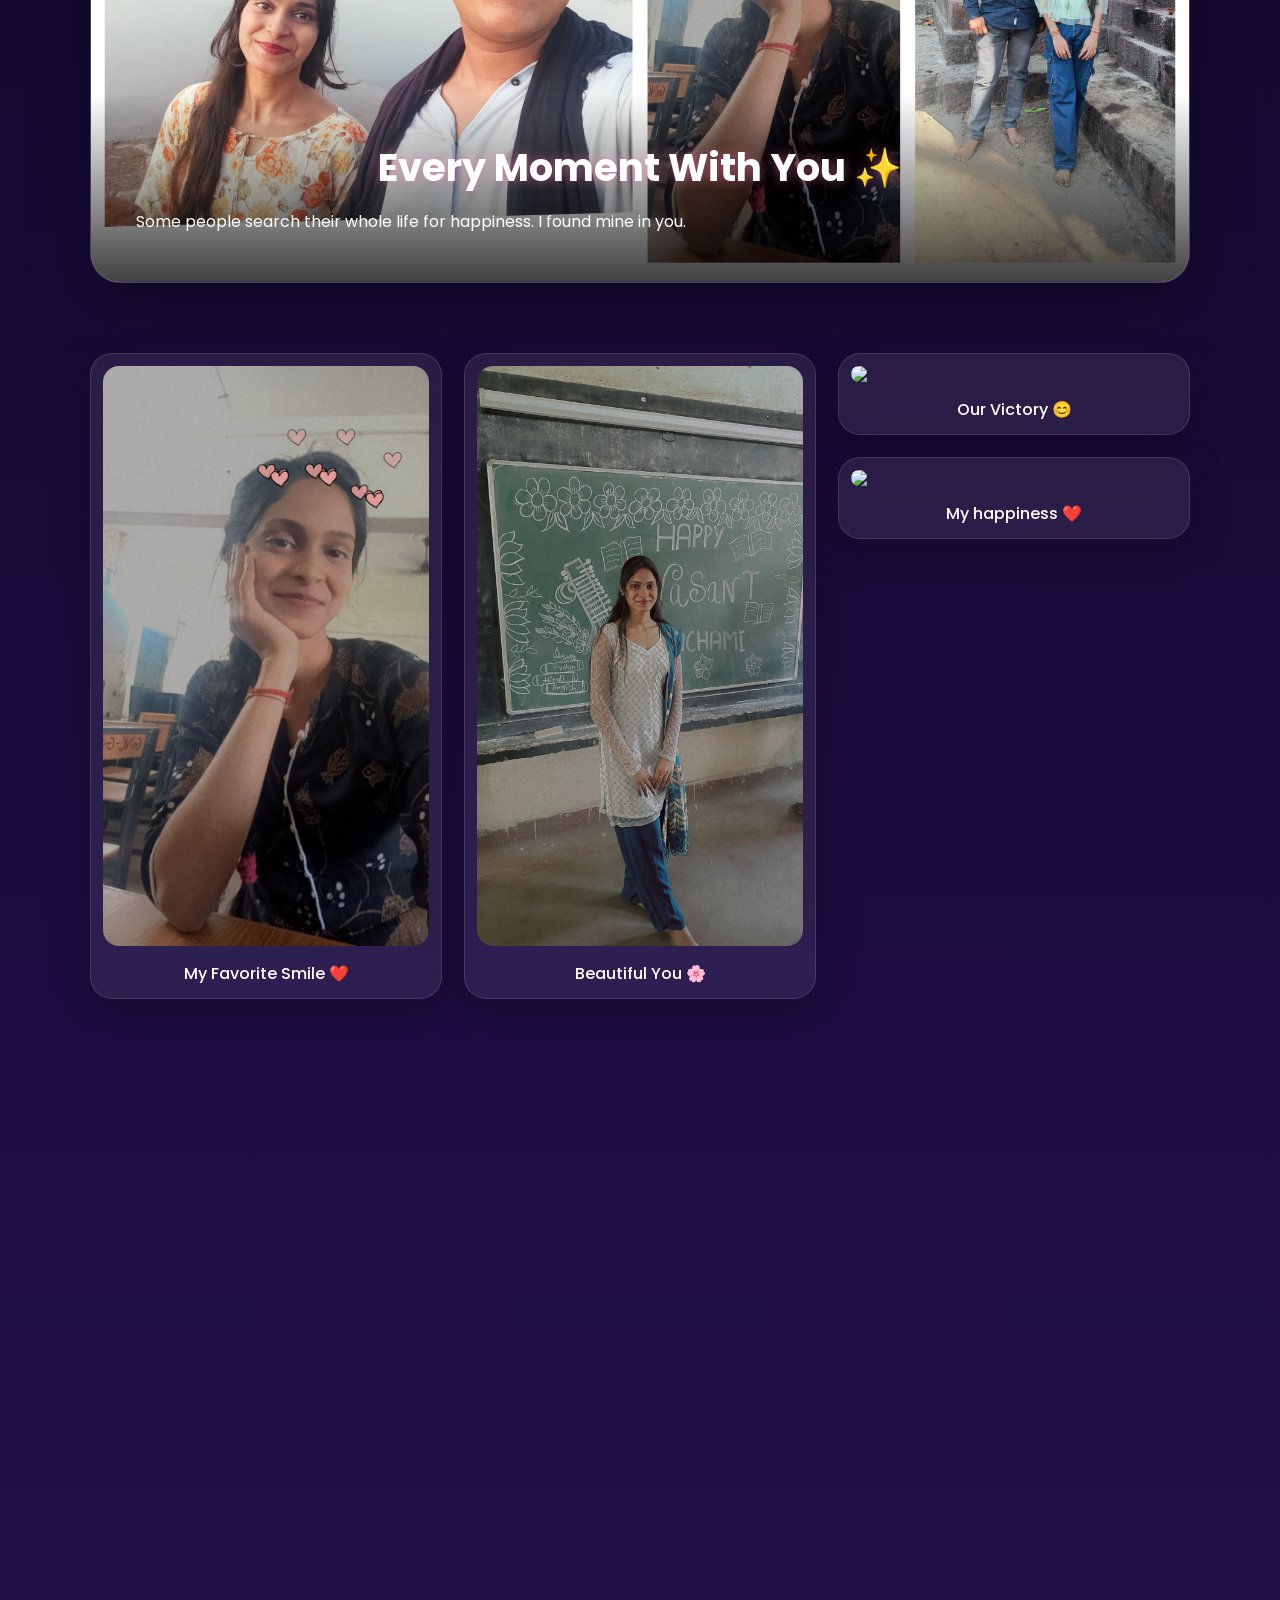
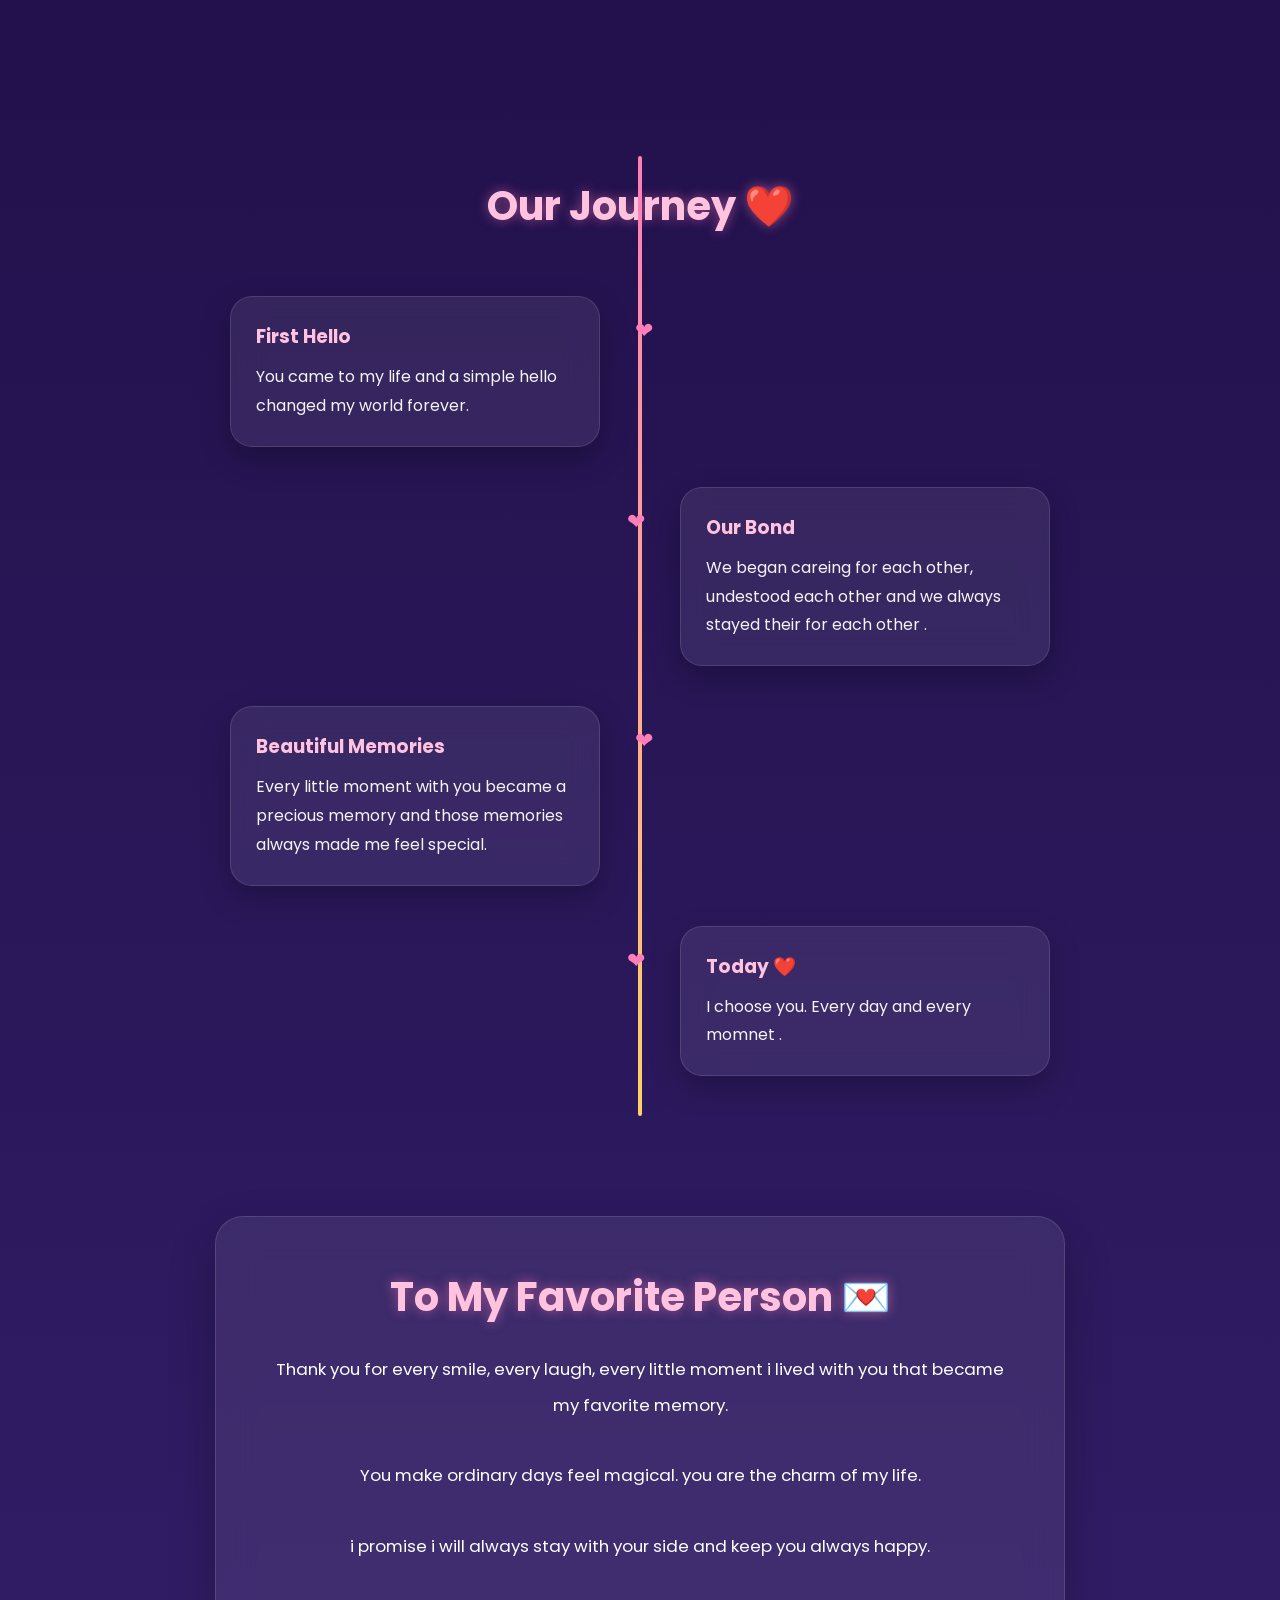
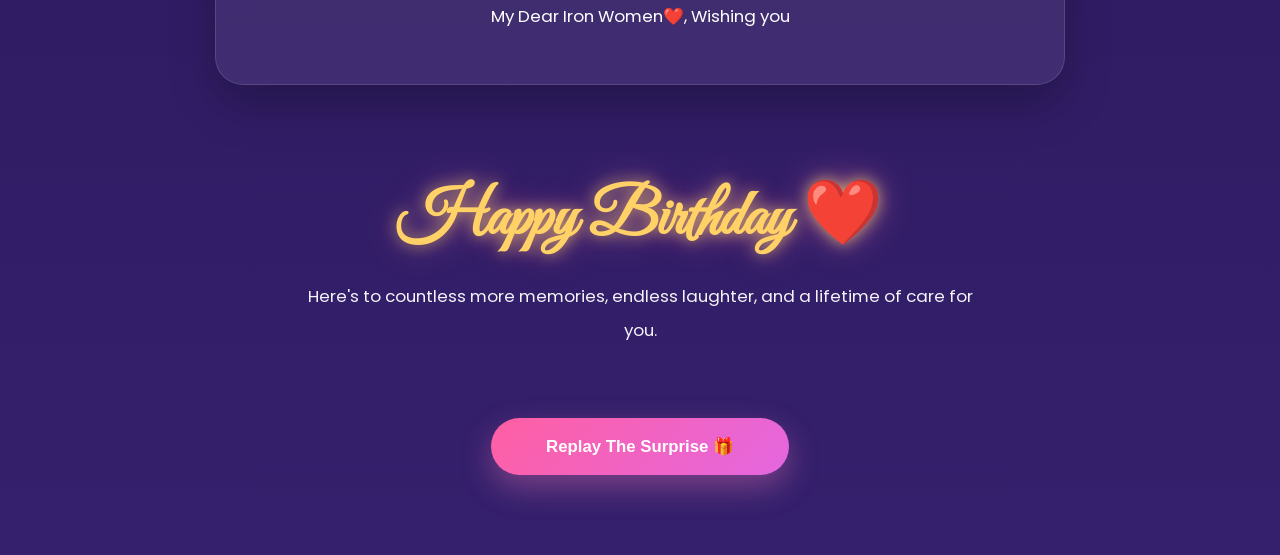
==== commit 0960808d: "Add files via upload" ====
--- a/page5/page5.html
+++ b/page5/page5.html
@@ -51,7 +51,7 @@
 
     <section class="hero-photo">
 
-        <img src="img1.jpg" alt="Memory">
+        <img src="img.jpeg" alt="Memory">
 
         <div class="hero-overlay">
 
@@ -87,19 +87,28 @@
 
         <div class="card">
             <img src="img4.jpg">
-            <span>Forever Together 💖</span>
+            <span>Our First Trip 💖</span>
         </div>
 
         <div class="card">
             <img src="img5.jpg">
-            <span>My Safe Place 🤍</span>
-        </div>
-
-        <div class="card">
-            <img src="img6.jpg">
-            <span>My Happiness ✨</span>
-        </div>
-
+            <span>Our First Bday Tohether🎂
+            </span>
+        </div>
+
+        <div class="card">
+            <img src="img6.jpeg">
+            <span>Our Victory 😊
+            </span>
+        </div>
+
+
+        <div class="card">
+            <img src="img7.jpg">
+            <span>My happiness ❤️
+            </span>
+        </div>
+        
     </section>
 
     <!-- TIMELINE -->
@@ -115,7 +124,7 @@
                 <h3>First Hello</h3>
 
                 <p>
-                    A simple hello that changed my world forever.
+                    You came to my life and a simple hello changed my world forever.
                 </p>
 
             </div>
@@ -126,10 +135,10 @@
 
             <div class="content">
 
-                <h3>Our First Laugh</h3>
-
-                <p>
-                    The laugh I'll never forget.
+                <h3>Our Bond</h3>
+
+                <p>
+                    We began careing for each other, undestood each other and we always stayed their for each other .
                 </p>
 
             </div>
@@ -143,7 +152,7 @@
                 <h3>Beautiful Memories</h3>
 
                 <p>
-                    Every little moment became something precious.
+                    Every little moment with you became a precious memory and those memories always made me feel special.
                 </p>
 
             </div>
@@ -157,8 +166,8 @@
                 <h3>Today ❤️</h3>
 
                 <p>
-                    I still choose you.
-                    Every day.
+                    I choose you.
+                    Every day and every momnet  .
                 </p>
 
             </div>
@@ -181,16 +190,15 @@
 
             <br><br>
 
-            You make ordinary days feel magical. you are the carm of my life.
+            You make ordinary days feel magical. you are the charm of my life.
 
             <br><br>
 
-            No matter what tomorrow brings,
-            I promise to always treasure every memory we create together.
+            i promise i will always stay with your side and keep you always happy.
 
             <br><br>
 
-            Happy Birthday, My Love ❤️
+            My Dear Iron Women❤️, Wishing you 
 
         </p>
 
@@ -198,17 +206,7 @@
 
     <!-- QUOTE -->
 
-    <section class="quote">
-
-        <p>
-
-            "I don't know what the future holds,
-            but I know I want every chapter of it with you."
-
-        </p>
-
-    </section>
-
+    
     <!-- ENDING -->
 
     <section class="ending">
@@ -223,7 +221,7 @@
 
             Here's to countless more memories,
             endless laughter,
-            and a lifetime of love.
+            and a lifetime of care for you.
 
         </p>
 
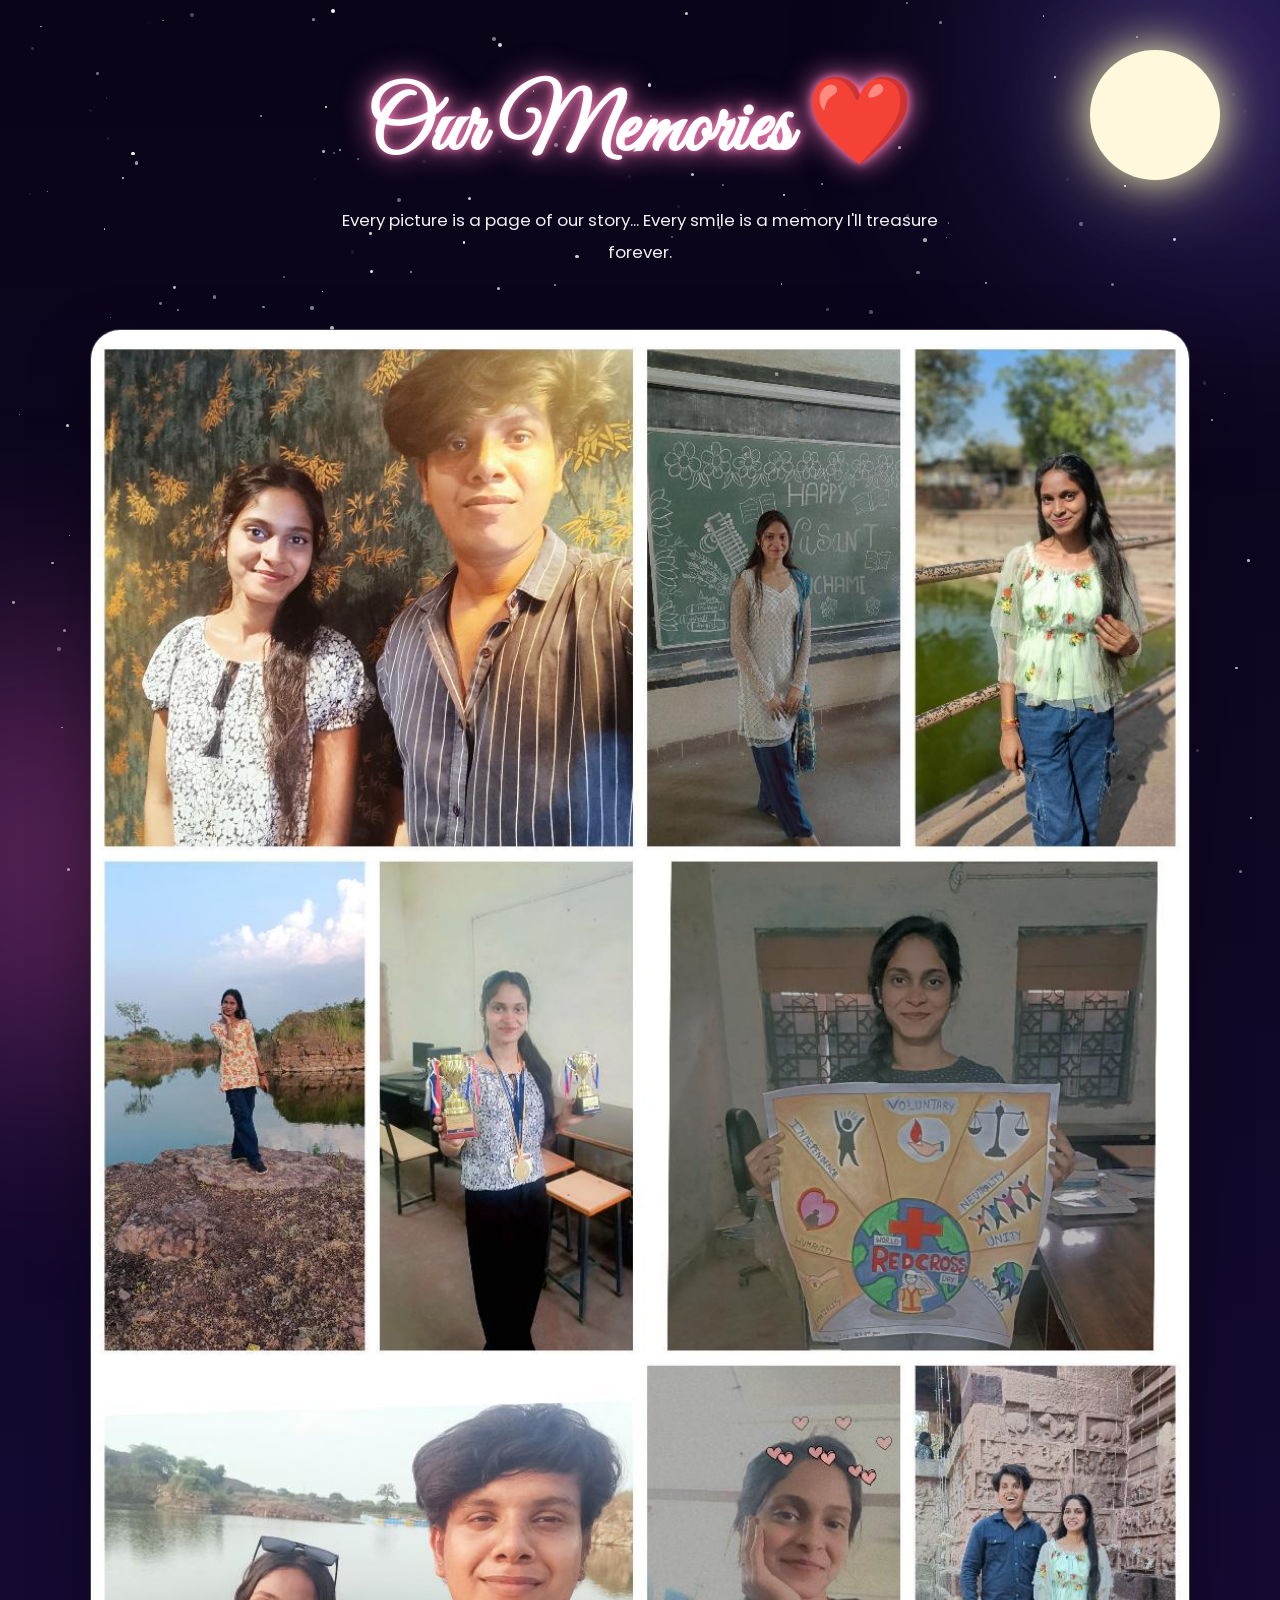
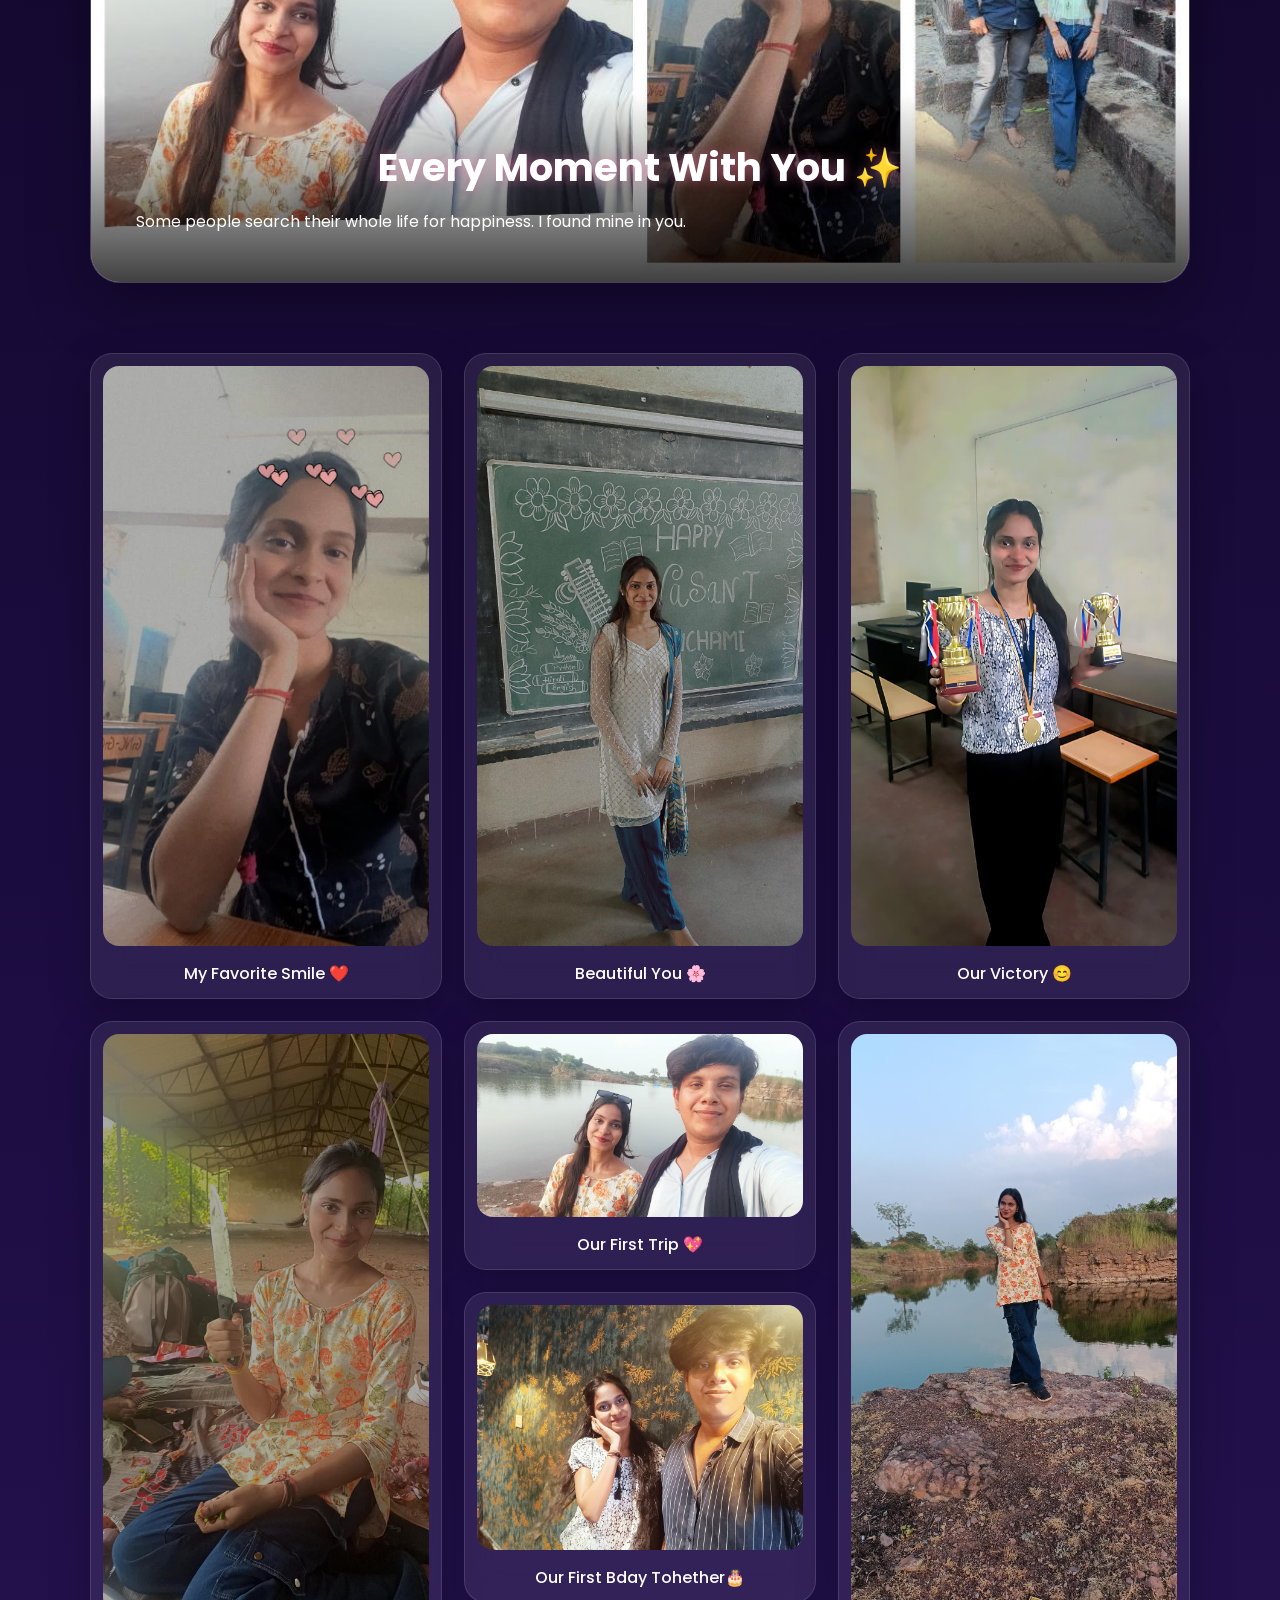
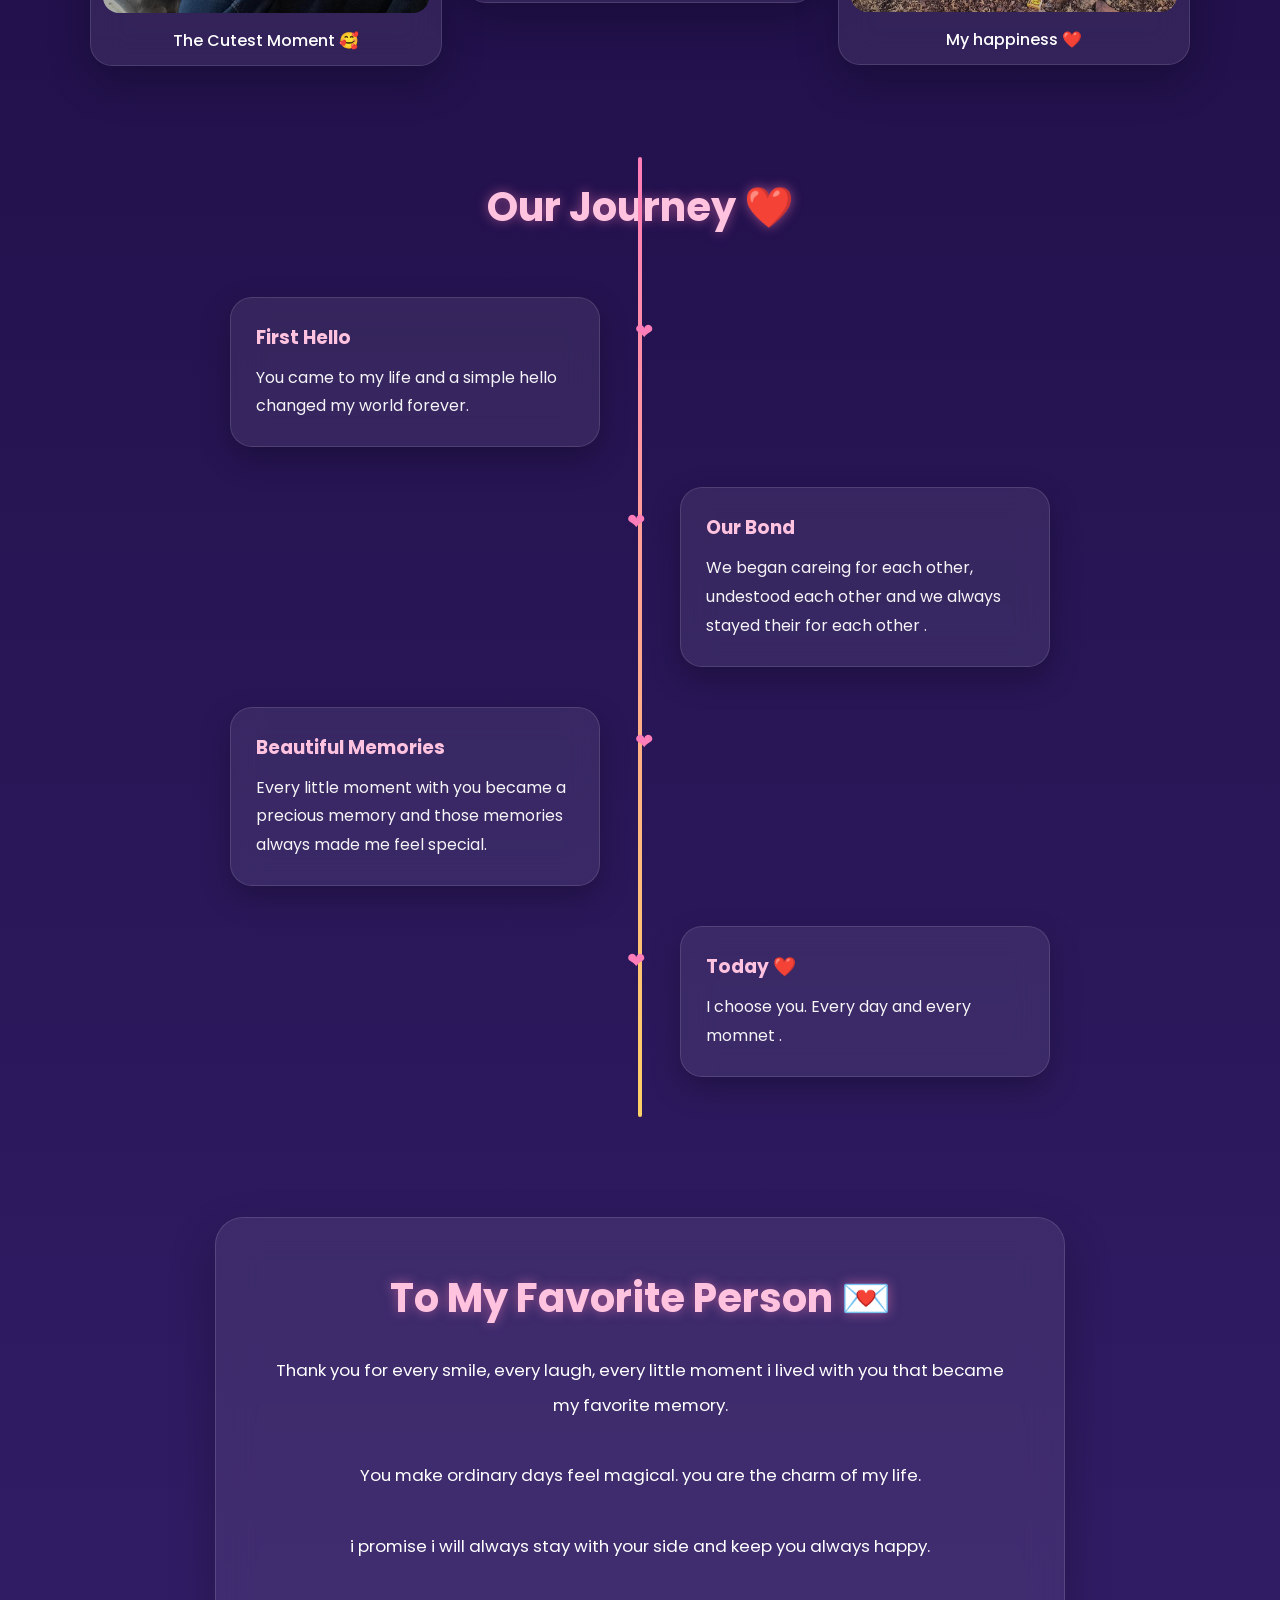
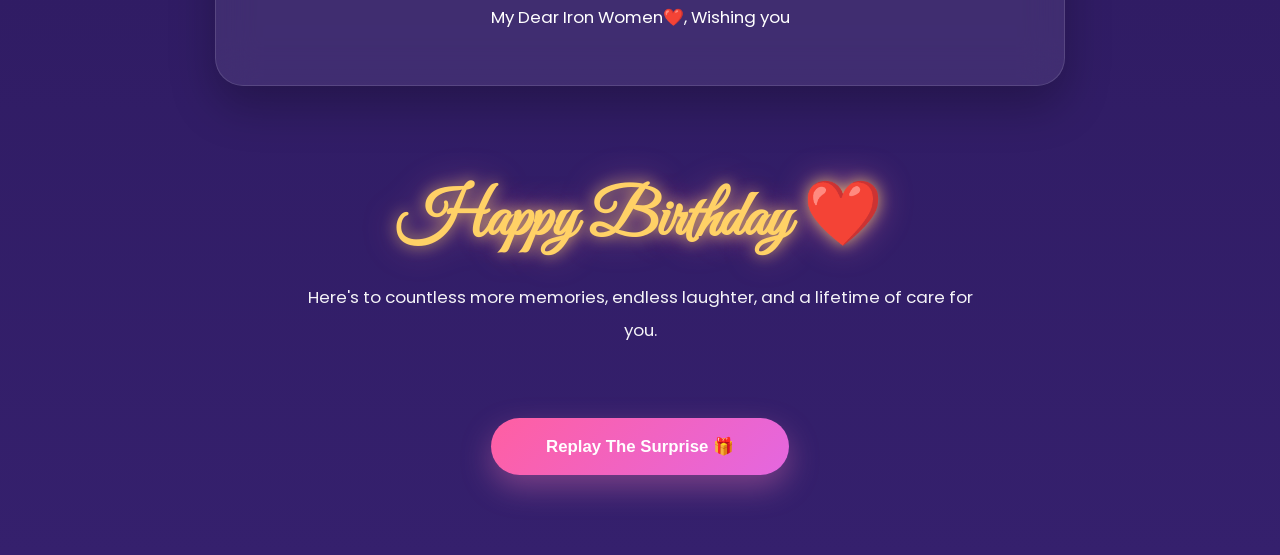
==== commit c44f0c13: "Update page5.html" ====
--- a/page5/page5.html
+++ b/page5/page5.html
@@ -51,7 +51,7 @@
 
     <section class="hero-photo">
 
-        <img src="img.jpeg" alt="Memory">
+        <img src="img.jpg" alt="Memory">
 
         <div class="hero-overlay">
 
@@ -97,7 +97,7 @@
         </div>
 
         <div class="card">
-            <img src="img6.jpeg">
+            <img src="img6.jpg">
             <span>Our Victory 😊
             </span>
         </div>
@@ -241,4 +241,4 @@
 
 </body>
 
-</html>+</html>
